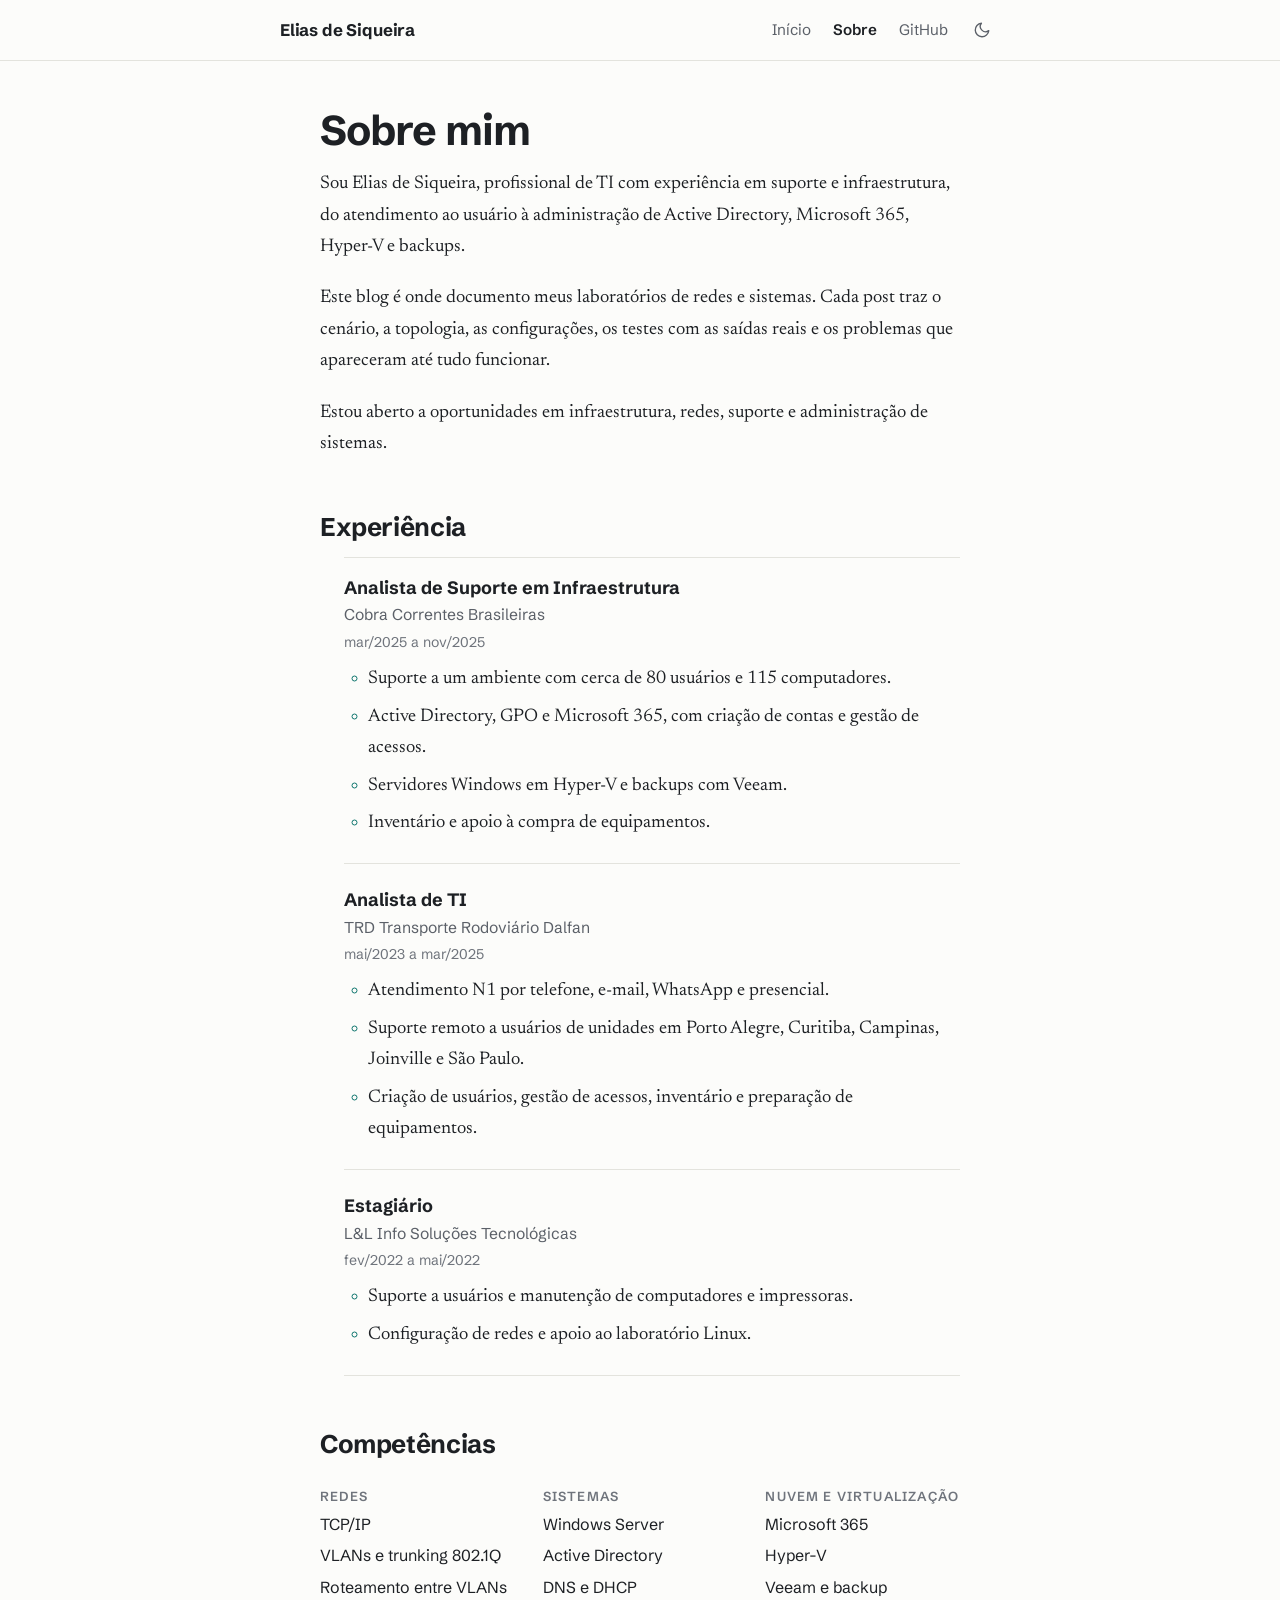
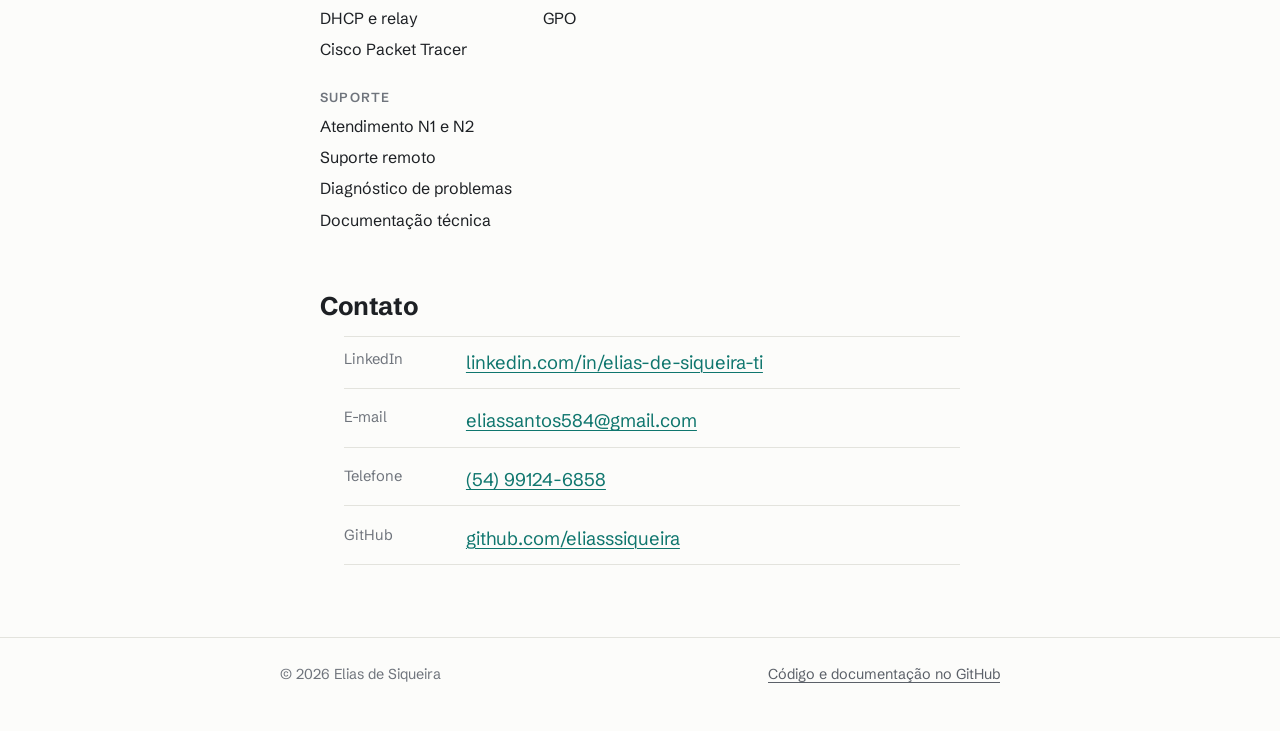
==== sobre/index.html @ c0dc5951 "Muda o site para o formato de blog pessoal Página inicial com perfil e lista de posts, nova página S" ====
<!doctype html>
<html lang="pt-BR">
<head>
  <meta charset="utf-8">
  <meta name="viewport" content="width=device-width, initial-scale=1">
  <title>Sobre · Elias de Siqueira</title>
  <meta name="description" content="Sobre Elias de Siqueira: experiência em suporte e infraestrutura de TI, competências e contato.">
  <meta name="theme-color" content="#fcfcfa" media="(prefers-color-scheme: light)">
  <meta name="theme-color" content="#141619" media="(prefers-color-scheme: dark)">
  <meta property="og:type" content="profile">
  <meta property="og:locale" content="pt_BR">
  <meta property="og:title" content="Sobre · Elias de Siqueira">
  <meta property="og:description" content="Experiência em suporte e infraestrutura de TI, competências e contato.">
  <meta property="og:url" content="https://eliasssiqueira.github.io/portfolio-infra-ti/sobre/">
  <link rel="icon" href="../assets/favicon.svg" type="image/svg+xml">
  <link rel="preload" href="../assets/fonts/newsreader-latin-opsz-normal.woff2" as="font" type="font/woff2" crossorigin>
  <link rel="stylesheet" href="../assets/css/site.css">
  <script>(function(){try{var t=localStorage.getItem('tema');if(t==='escuro'||t==='claro')document.documentElement.setAttribute('data-tema',t)}catch(e){}})();</script>
</head>
<body>
  <a class="skip" href="#conteudo">Pular para o conteúdo</a>

  <header class="site-header">
    <div class="container">
      <a class="site-title" href="../">Elias de Siqueira</a>
      <nav class="site-nav" aria-label="Principal">
        <a href="../">Início</a>
        <a href="./" aria-current="page">Sobre</a>
        <a class="hide-xs" href="https://github.com/eliasssiqueira/portfolio-infra-ti" target="_blank" rel="noopener">GitHub</a>
        <button class="theme-toggle" type="button" aria-label="Alternar tema">
          <svg class="icon-lua" viewBox="0 0 24 24" fill="none" stroke="currentColor" stroke-width="1.8" stroke-linecap="round" stroke-linejoin="round" aria-hidden="true"><path d="M21 12.8A9 9 0 1 1 11.2 3a7 7 0 0 0 9.8 9.8z"/></svg>
          <svg class="icon-sol" viewBox="0 0 24 24" fill="none" stroke="currentColor" stroke-width="1.8" stroke-linecap="round" aria-hidden="true"><circle cx="12" cy="12" r="4"/><path d="M12 2v2M12 20v2M4.9 4.9l1.4 1.4M17.7 17.7l1.4 1.4M2 12h2M20 12h2M4.9 19.1l1.4-1.4M17.7 6.3l1.4-1.4"/></svg>
        </button>
      </nav>
    </div>
  </header>

  <main id="conteudo" class="page">
    <h1>Sobre mim</h1>
    <p>Sou Elias de Siqueira, profissional de TI com experiência em suporte e infraestrutura, do atendimento ao usuário à administração de Active Directory, Microsoft 365, Hyper-V e backups.</p>
    <p>Este blog é onde documento meus laboratórios de redes e sistemas. Cada post traz o cenário, a topologia, as configurações, os testes com as saídas reais e os problemas que apareceram até tudo funcionar.</p>
    <p>Estou aberto a oportunidades em infraestrutura, redes, suporte e administração de sistemas.</p>

    <h2>Experiência</h2>
    <ul class="exp">
      <li>
        <h3>Analista de Suporte em Infraestrutura</h3>
        <p class="org">Cobra Correntes Brasileiras</p>
        <p class="when">mar/2025 a nov/2025</p>
        <ul>
          <li>Suporte a um ambiente com cerca de 80 usuários e 115 computadores.</li>
          <li>Active Directory, GPO e Microsoft 365, com criação de contas e gestão de acessos.</li>
          <li>Servidores Windows em Hyper-V e backups com Veeam.</li>
          <li>Inventário e apoio à compra de equipamentos.</li>
        </ul>
      </li>
      <li>
        <h3>Analista de TI</h3>
        <p class="org">TRD Transporte Rodoviário Dalfan</p>
        <p class="when">mai/2023 a mar/2025</p>
        <ul>
          <li>Atendimento N1 por telefone, e-mail, WhatsApp e presencial.</li>
          <li>Suporte remoto a usuários de unidades em Porto Alegre, Curitiba, Campinas, Joinville e São Paulo.</li>
          <li>Criação de usuários, gestão de acessos, inventário e preparação de equipamentos.</li>
        </ul>
      </li>
      <li>
        <h3>Estagiário</h3>
        <p class="org">L&amp;L Info Soluções Tecnológicas</p>
        <p class="when">fev/2022 a mai/2022</p>
        <ul>
          <li>Suporte a usuários e manutenção de computadores e impressoras.</li>
          <li>Configuração de redes e apoio ao laboratório Linux.</li>
        </ul>
      </li>
    </ul>

    <h2>Competências</h2>
    <div class="skill-groups">
      <div>
        <h3>Redes</h3>
        <ul><li>TCP/IP</li><li>VLANs e trunking 802.1Q</li><li>Roteamento entre VLANs</li><li>DHCP e relay</li><li>Cisco Packet Tracer</li></ul>
      </div>
      <div>
        <h3>Sistemas</h3>
        <ul><li>Windows Server</li><li>Active Directory</li><li>DNS e DHCP</li><li>GPO</li></ul>
      </div>
      <div>
        <h3>Nuvem e virtualização</h3>
        <ul><li>Microsoft 365</li><li>Hyper-V</li><li>Veeam e backup</li></ul>
      </div>
      <div>
        <h3>Suporte</h3>
        <ul><li>Atendimento N1 e N2</li><li>Suporte remoto</li><li>Diagnóstico de problemas</li><li>Documentação técnica</li></ul>
      </div>
    </div>

    <h2>Contato</h2>
    <ul class="contact">
      <li><span>LinkedIn</span><a href="https://www.linkedin.com/in/elias-de-siqueira-ti" target="_blank" rel="noopener">linkedin.com/in/elias-de-siqueira-ti</a></li>
      <li><span>E-mail</span><a href="mailto:eliassantos584@gmail.com">eliassantos584@gmail.com</a></li>
      <li><span>Telefone</span><a href="tel:+5554991246858">(54) 99124-6858</a></li>
      <li><span>GitHub</span><a href="https://github.com/eliasssiqueira" target="_blank" rel="noopener">github.com/eliasssiqueira</a></li>
    </ul>
  </main>

  <footer class="site-footer">
    <div class="container">
      <p>© 2026 Elias de Siqueira</p>
      <p><a href="https://github.com/eliasssiqueira/portfolio-infra-ti" target="_blank" rel="noopener">Código e documentação no GitHub</a></p>
    </div>
  </footer>

  <script src="../assets/js/site.js" defer></script>
</body>
</html>
---- assets/css/site.css ----
/* Blog de Elias de Siqueira: estilos compartilhados */

@font-face {
  font-family: "Newsreader";
  font-style: normal;
  font-display: swap;
  font-weight: 200 800;
  src: url(../fonts/newsreader-latin-opsz-normal.woff2) format("woff2-variations");
  unicode-range: U+0000-00FF, U+0131, U+0152-0153, U+02BB-02BC, U+02C6, U+02DA, U+02DC, U+0304, U+0308, U+0329, U+2000-206F, U+20AC, U+2122, U+2191, U+2193, U+2212, U+2215, U+FEFF, U+FFFD;
}
@font-face {
  font-family: "Newsreader";
  font-style: italic;
  font-display: swap;
  font-weight: 200 800;
  src: url(../fonts/newsreader-latin-wght-italic.woff2) format("woff2-variations");
  unicode-range: U+0000-00FF, U+0131, U+0152-0153, U+02BB-02BC, U+02C6, U+02DA, U+02DC, U+0304, U+0308, U+0329, U+2000-206F, U+20AC, U+2122, U+2191, U+2193, U+2212, U+2215, U+FEFF, U+FFFD;
}
@font-face {
  font-family: "Schibsted Grotesk";
  font-style: normal;
  font-display: swap;
  font-weight: 400 900;
  src: url(../fonts/schibsted-grotesk-latin-wght-normal.woff2) format("woff2-variations");
  unicode-range: U+0000-00FF, U+0131, U+0152-0153, U+02BB-02BC, U+02C6, U+02DA, U+02DC, U+0304, U+0308, U+0329, U+2000-206F, U+20AC, U+2122, U+2191, U+2193, U+2212, U+2215, U+FEFF, U+FFFD;
}
@font-face {
  font-family: "Fragment Mono";
  font-style: normal;
  font-display: swap;
  font-weight: 400;
  src: url(../fonts/fragment-mono-latin-400-normal.woff2) format("woff2");
  unicode-range: U+0000-00FF, U+0131, U+0152-0153, U+02BB-02BC, U+02C6, U+02DA, U+02DC, U+0304, U+0308, U+0329, U+2000-206F, U+20AC, U+2122, U+2191, U+2193, U+2212, U+2215, U+FEFF, U+FFFD;
}

/* ---------- cores e tipografia ---------- */
:root {
  --bg: #fcfcfa;
  --surface: #f3f3ef;
  --text: #1d2024;
  --muted: #5b6068;
  --faint: #6f747c;
  --border: #e3e3dd;
  --accent: #0f766e;
  --accent-soft: rgba(15, 118, 110, .09);
  --code-bg: #f4f4f0;
  --led: #16a34a;
  --shadow: rgba(20, 24, 28, .18);
  --serif: "Newsreader", Georgia, "Times New Roman", serif;
  --sans: "Schibsted Grotesk", "Helvetica Neue", Arial, sans-serif;
  --mono: "Fragment Mono", ui-monospace, "SFMono-Regular", Menlo, Consolas, monospace;
  --col: 680px;
  --wide: 760px;
  color-scheme: light;
}
:root[data-tema="escuro"] {
  --bg: #141619;
  --surface: #1c1f23;
  --text: #e7e6e2;
  --muted: #a6aab1;
  --faint: #8d9299;
  --border: #2b2f35;
  --accent: #5eead4;
  --accent-soft: rgba(94, 234, 212, .1);
  --code-bg: #1b1e22;
  --led: #4ade80;
  --shadow: rgba(0, 0, 0, .5);
  color-scheme: dark;
}
@media (prefers-color-scheme: dark) {
  :root:not([data-tema="claro"]) {
    --bg: #141619;
    --surface: #1c1f23;
    --text: #e7e6e2;
    --muted: #a6aab1;
    --faint: #8d9299;
    --border: #2b2f35;
    --accent: #5eead4;
    --accent-soft: rgba(94, 234, 212, .1);
    --code-bg: #1b1e22;
    --led: #4ade80;
    --shadow: rgba(0, 0, 0, .5);
    color-scheme: dark;
  }
}

*, *::before, *::after { box-sizing: border-box; }
html { -webkit-text-size-adjust: 100%; scroll-behavior: smooth; scroll-padding-top: 80px; }
body {
  margin: 0;
  background: var(--bg);
  color: var(--text);
  font-family: var(--serif);
  font-size: 1.15rem;
  line-height: 1.7;
  -webkit-font-smoothing: antialiased;
  text-rendering: optimizeLegibility;
}
img { max-width: 100%; height: auto; display: block; }
a { color: var(--accent); text-decoration: underline; text-decoration-thickness: 1px; text-underline-offset: .18em; }
a:hover { text-decoration-thickness: 2px; }
:focus-visible { outline: 2px solid var(--accent); outline-offset: 3px; border-radius: 4px; }
::selection { background: var(--accent-soft); }

.container { max-width: var(--wide); margin: 0 auto; padding: 0 20px; }
.skip { position: absolute; left: 12px; top: -60px; z-index: 50; background: var(--text); color: var(--bg); padding: 8px 14px; border-radius: 8px; font-family: var(--sans); text-decoration: none; }
.skip:focus { top: 12px; }

/* ---------- topo ---------- */
.site-header {
  position: sticky; top: 0; z-index: 30;
  background: color-mix(in srgb, var(--bg) 90%, transparent);
  -webkit-backdrop-filter: blur(8px); backdrop-filter: blur(8px);
  border-bottom: 1px solid var(--border);
}
.site-header .container { display: flex; align-items: center; justify-content: space-between; gap: 12px; height: 60px; }
.site-title { font-family: var(--sans); font-weight: 700; font-size: 1.05rem; letter-spacing: -.01em; color: var(--text); text-decoration: none; white-space: nowrap; }
.site-title:hover { text-decoration: none; color: var(--accent); }
.site-nav { display: flex; align-items: center; gap: 2px; font-family: var(--sans); font-size: .95rem; }
.site-nav a { color: var(--muted); text-decoration: none; padding: 6px 10px; border-radius: 8px; }
.site-nav a:hover { color: var(--text); background: var(--surface); }
.site-nav a[aria-current="page"] { color: var(--text); font-weight: 600; }
.theme-toggle { border: 0; background: transparent; color: var(--muted); width: 36px; height: 36px; border-radius: 8px; display: inline-grid; place-items: center; cursor: pointer; margin-left: 4px; }
.theme-toggle:hover { background: var(--surface); color: var(--text); }
.theme-toggle svg { width: 18px; height: 18px; }
.theme-toggle .icon-sol { display: none; }
:root[data-tema="escuro"] .theme-toggle .icon-sol { display: block; }
:root[data-tema="escuro"] .theme-toggle .icon-lua { display: none; }
@media (prefers-color-scheme: dark) {
  :root:not([data-tema="claro"]) .theme-toggle .icon-sol { display: block; }
  :root:not([data-tema="claro"]) .theme-toggle .icon-lua { display: none; }
}
@media (max-width: 420px) { .site-nav .hide-xs { display: none; } }

/* ---------- perfil (página inicial) ---------- */
.profile { display: grid; grid-template-columns: auto minmax(0, 1fr); gap: 20px; align-items: center; padding-top: 56px; }
.avatar {
  width: 88px; height: 88px; border-radius: 50%;
  display: grid; place-items: center;
  background: var(--accent-soft); color: var(--accent);
  border: 1px solid var(--border);
  font-family: var(--sans); font-weight: 700; font-size: 1.65rem; letter-spacing: .02em;
}
.profile h1 { font-family: var(--sans); font-size: clamp(1.7rem, 4.6vw, 2.25rem); line-height: 1.12; letter-spacing: -.02em; margin: 0; }
.role { font-family: var(--sans); font-size: 1.02rem; color: var(--muted); margin: 4px 0 0; }
@media (max-width: 520px) { .avatar { width: 68px; height: 68px; font-size: 1.3rem; } .profile { gap: 16px; padding-top: 40px; } }
.bio { margin: 24px 0 0; }
.bio p { margin: 0 0 .8em; }
.links { display: flex; flex-wrap: wrap; gap: 8px 20px; margin: 6px 0 0; padding: 0; list-style: none; font-family: var(--sans); font-size: 1rem; }
.badge {
  display: inline-flex; align-items: center; gap: 9px; margin-top: 22px;
  font-family: var(--sans); font-size: .9rem; line-height: 1.4; color: var(--muted);
  background: var(--surface); border: 1px solid var(--border); border-radius: 999px; padding: 7px 14px;
}
.bio .badge { margin: 18px 0 0; }
.dot { width: 8px; height: 8px; border-radius: 50%; background: var(--led); flex: none; }

/* ---------- listas de posts ---------- */
.section-title { font-family: var(--sans); font-size: .82rem; font-weight: 600; text-transform: uppercase; letter-spacing: .09em; color: var(--faint); margin: 60px 0 16px; }
.post-list { list-style: none; margin: 0; padding: 0; display: grid; gap: 16px; }
.post-card {
  position: relative; display: grid; grid-template-columns: minmax(0, 1fr); gap: 18px;
  padding: 22px; border: 1px solid var(--border); border-radius: 14px; background: var(--bg);
  transition: border-color .2s ease, transform .2s ease, box-shadow .2s ease;
}
@media (min-width: 720px) { .post-card { grid-template-columns: minmax(0, 1fr) 230px; align-items: center; } }
.post-card:hover { border-color: color-mix(in srgb, var(--accent) 45%, var(--border)); transform: translateY(-2px); box-shadow: 0 14px 32px -22px var(--shadow); }
.post-meta { font-family: var(--sans); font-size: .9rem; color: var(--faint); margin: 0 0 6px; }
.post-card h3 { font-family: var(--sans); font-size: 1.35rem; line-height: 1.3; letter-spacing: -.012em; margin: 0 0 8px; }
.post-card h3 a { color: var(--text); text-decoration: none; }
.post-card h3 a::after { content: ""; position: absolute; inset: 0; border-radius: 14px; }
.post-card:hover h3 a { color: var(--accent); }
.post-card p { margin: 0; color: var(--muted); font-size: 1.06rem; line-height: 1.6; }
.post-cover { margin: 0; border-radius: 10px; overflow: hidden; border: 1px solid var(--border); background: #fff; }
.tags { display: flex; flex-wrap: wrap; gap: 6px; list-style: none; margin: 14px 0 0; padding: 0; }
.tags li { font-family: var(--sans); font-size: .8rem; line-height: 1.5; color: var(--accent); background: var(--accent-soft); padding: 2px 9px; border-radius: 999px; }
.tags li::before { content: "#"; opacity: .7; }

.soon { list-style: none; margin: 0; padding: 0; border-top: 1px solid var(--border); font-family: var(--sans); }
.soon li { display: flex; flex-wrap: wrap; justify-content: space-between; gap: 4px 16px; padding: 14px 0; border-bottom: 1px solid var(--border); font-size: 1.02rem; }
.soon .when { color: var(--faint); font-size: .88rem; }

/* ---------- post e página ---------- */
.progress { position: fixed; top: 0; left: 0; z-index: 40; height: 3px; width: 0; background: var(--accent); }
.post, .page { max-width: var(--col); margin: 0 auto; padding: 36px 20px 0; }
.back { font-family: var(--sans); font-size: .95rem; color: var(--muted); text-decoration: none; }
.back:hover { color: var(--accent); }
.kicker { font-family: var(--sans); font-size: .82rem; font-weight: 600; text-transform: uppercase; letter-spacing: .09em; color: var(--accent); margin: 28px 0 0; }
.post-header h1, .page h1 { font-family: var(--sans); font-size: clamp(1.9rem, 5.4vw, 2.6rem); line-height: 1.14; letter-spacing: -.022em; margin: 10px 0 14px; }
.post-header .tags { margin-top: 10px; }
.lede { font-size: 1.27rem; line-height: 1.6; color: var(--muted); margin: 28px 0 0; }
.post figure, .page figure { margin: 30px 0; }
.post figure img { border-radius: 10px; border: 1px solid var(--border); background: #fff; }
.post figure a { display: block; cursor: zoom-in; }
figcaption { font-family: var(--sans); font-size: .88rem; line-height: 1.5; color: var(--faint); text-align: center; margin-top: 10px; }
.wide-figure { margin-left: auto; margin-right: auto; }
@media (min-width: 900px) { .post .wide-figure { margin-left: -60px; margin-right: -60px; } }

.toc { font-family: var(--sans); font-size: .96rem; background: var(--surface); border: 1px solid var(--border); border-radius: 12px; padding: 16px 20px; margin: 30px 0; }
.toc p { margin: 0 0 6px; font-weight: 600; }
.toc ol { margin: 0; padding-left: 1.25em; }
.toc li { margin: .2em 0; }
.toc a { color: var(--text); text-decoration: none; }
.toc li::marker { color: var(--faint); }
.toc a:hover { color: var(--accent); }

.post h2, .page h2 { font-family: var(--sans); font-size: 1.6rem; line-height: 1.25; letter-spacing: -.015em; margin: 52px 0 14px; }
.post h3, .page h3 { font-family: var(--sans); font-size: 1.18rem; line-height: 1.35; margin: 34px 0 8px; }
.post p, .page p { margin: 0 0 1.1em; }
.post ul, .post ol, .page ul { margin: 0 0 1.2em; padding-left: 1.3em; }
.post li, .page li { margin: .35em 0; }
.post li::marker, .page li::marker { color: var(--accent); }

.post .tags, .page .tags { padding-left: 0; }
.post .tags li, .page .tags li { margin: 0; }

code { font-family: var(--mono); font-size: .8em; background: var(--code-bg); border: 1px solid var(--border); border-radius: 5px; padding: .06em .34em; }
pre { font-family: var(--mono); font-size: .84rem; line-height: 1.6; background: var(--code-bg); border: 1px solid var(--border); border-radius: 10px; padding: 16px 18px; margin: 14px 0 24px; overflow-x: auto; }
pre code { background: none; border: 0; padding: 0; font-size: inherit; border-radius: 0; }
pre .c { color: var(--faint); }
pre .p { color: var(--accent); }
.code-label { display: block; font-family: var(--sans); font-size: .82rem; color: var(--faint); margin: 18px 0 -8px; }

.table-wrap { overflow-x: auto; margin: 14px 0 24px; }
.table-wrap table { min-width: 560px; }
table { width: 100%; border-collapse: collapse; font-family: var(--sans); font-size: .94rem; line-height: 1.45; }
th { text-align: left; font-weight: 600; padding: 10px 14px 10px 0; border-bottom: 2px solid var(--border); white-space: nowrap; }
td { padding: 10px 14px 10px 0; border-bottom: 1px solid var(--border); vertical-align: top; }
td.m { font-family: var(--mono); font-size: .84rem; white-space: nowrap; }

.note { background: var(--accent-soft); border-left: 3px solid var(--accent); border-radius: 0 10px 10px 0; padding: 14px 18px; margin: 22px 0; }
.note p:last-child { margin-bottom: 0; }

.box { font-family: var(--sans); font-size: 1rem; border: 1px solid var(--border); border-radius: 12px; padding: 18px 22px; margin: 44px 0 0; background: var(--surface); }
.box h2 { font-size: 1.1rem; margin: 0 0 8px; }
.box ul { list-style: none; margin: 0; padding: 0; }
.box li { margin: .35em 0; }

.author { display: flex; gap: 16px; align-items: center; border-top: 1px solid var(--border); margin-top: 44px; padding-top: 26px; font-family: var(--sans); }
.author .avatar { width: 56px; height: 56px; font-size: 1.05rem; flex: none; }
.author p { margin: 0; font-size: .96rem; line-height: 1.5; color: var(--muted); }
.author strong { color: var(--text); }

/* página Sobre */
.exp { list-style: none; margin: 0; padding: 0; }
.exp > li { padding: 18px 0; border-bottom: 1px solid var(--border); }
.exp > li:first-child { border-top: 1px solid var(--border); }
.exp h3 { margin: 0; font-size: 1.12rem; }
.exp .org { font-family: var(--sans); margin: 2px 0 0; color: var(--muted); font-size: .98rem; }
.exp .when { font-family: var(--sans); color: var(--faint); font-size: .88rem; margin: 2px 0 8px; }
.exp ul { margin: 0; }
.skill-groups { display: grid; grid-template-columns: repeat(auto-fit, minmax(190px, 1fr)); gap: 8px 28px; font-family: var(--sans); font-size: 1rem; }
.skill-groups h3 { font-size: .82rem; font-weight: 600; text-transform: uppercase; letter-spacing: .09em; color: var(--faint); margin: 14px 0 6px; }
.skill-groups ul { list-style: none; padding: 0; margin: 0; }
.skill-groups li { margin: .25em 0; }
.contact { list-style: none; margin: 0; padding: 0; font-family: var(--sans); }
.contact li { display: grid; grid-template-columns: 110px minmax(0, 1fr); gap: 12px; padding: 10px 0; border-bottom: 1px solid var(--border); }
.contact li:first-child { border-top: 1px solid var(--border); }
.contact span { color: var(--faint); font-size: .92rem; }
.contact a { overflow-wrap: anywhere; }

/* ---------- rodapé ---------- */
.site-footer { margin-top: 72px; border-top: 1px solid var(--border); padding: 24px 0 44px; font-family: var(--sans); font-size: .9rem; color: var(--faint); }
.site-footer .container { display: flex; flex-wrap: wrap; justify-content: space-between; gap: 8px 20px; }
.site-footer p { margin: 0; }
.site-footer a { color: var(--muted); }

@media print {
  .site-header, .progress, .skip, .theme-toggle { display: none; }
  body { background: #fff; color: #000; }
}
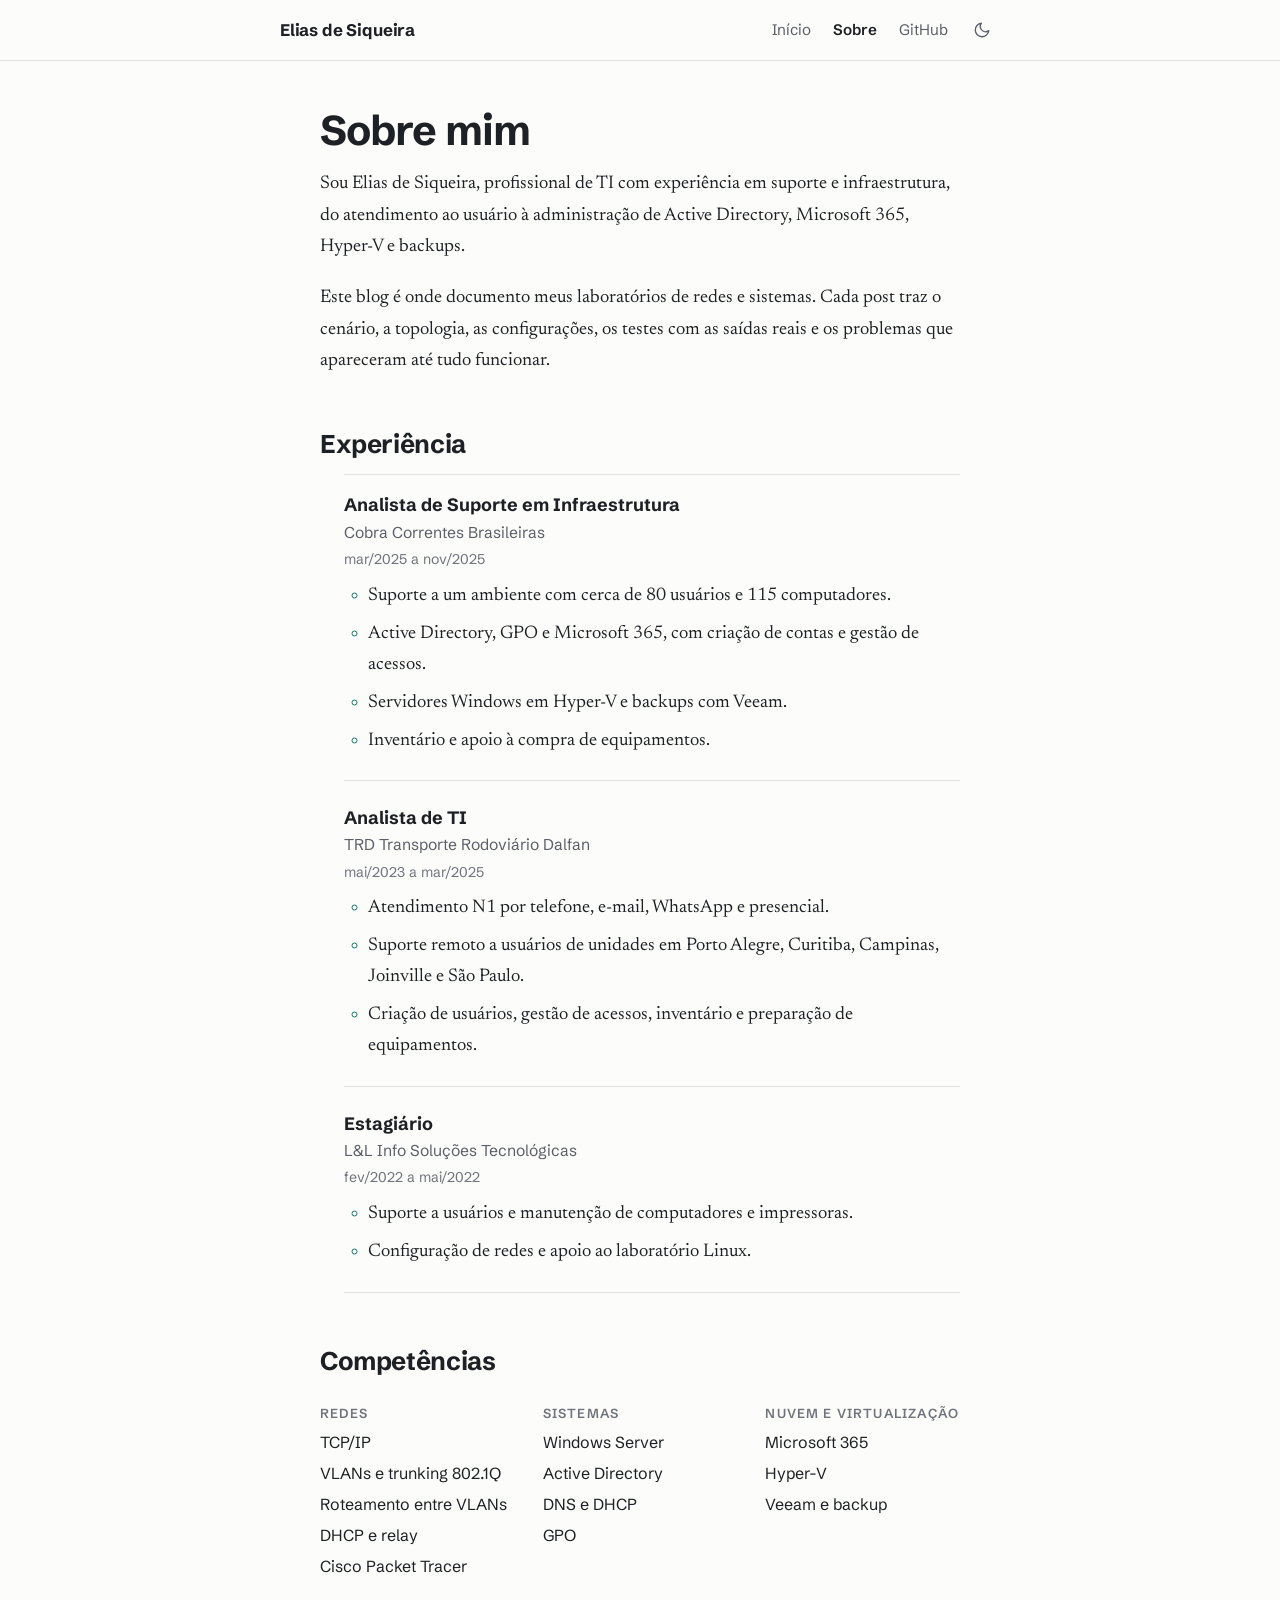
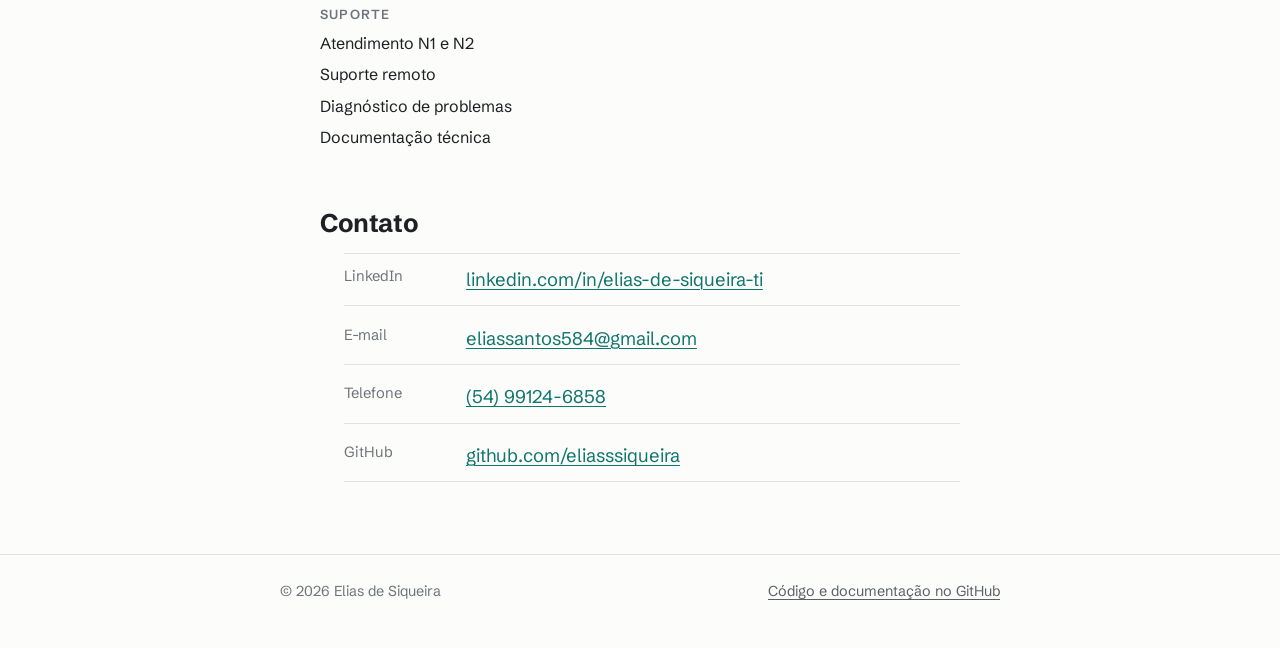
==== commit 489a5dbb: "Remove texto "aberto a oportunidades" do site e do README O site e um blog pessoal, nao tem esse obj" ====
--- a/sobre/index.html
+++ b/sobre/index.html
@@ -39,7 +39,6 @@
     <h1>Sobre mim</h1>
     <p>Sou Elias de Siqueira, profissional de TI com experiência em suporte e infraestrutura, do atendimento ao usuário à administração de Active Directory, Microsoft 365, Hyper-V e backups.</p>
     <p>Este blog é onde documento meus laboratórios de redes e sistemas. Cada post traz o cenário, a topologia, as configurações, os testes com as saídas reais e os problemas que apareceram até tudo funcionar.</p>
-    <p>Estou aberto a oportunidades em infraestrutura, redes, suporte e administração de sistemas.</p>
 
     <h2>Experiência</h2>
     <ul class="exp">
--- a/assets/css/site.css
+++ b/assets/css/site.css
@@ -147,13 +147,6 @@
 .bio { margin: 24px 0 0; }
 .bio p { margin: 0 0 .8em; }
 .links { display: flex; flex-wrap: wrap; gap: 8px 20px; margin: 6px 0 0; padding: 0; list-style: none; font-family: var(--sans); font-size: 1rem; }
-.badge {
-  display: inline-flex; align-items: center; gap: 9px; margin-top: 22px;
-  font-family: var(--sans); font-size: .9rem; line-height: 1.4; color: var(--muted);
-  background: var(--surface); border: 1px solid var(--border); border-radius: 999px; padding: 7px 14px;
-}
-.bio .badge { margin: 18px 0 0; }
-.dot { width: 8px; height: 8px; border-radius: 50%; background: var(--led); flex: none; }
 
 /* ---------- listas de posts ---------- */
 .section-title { font-family: var(--sans); font-size: .82rem; font-weight: 600; text-transform: uppercase; letter-spacing: .09em; color: var(--faint); margin: 60px 0 16px; }
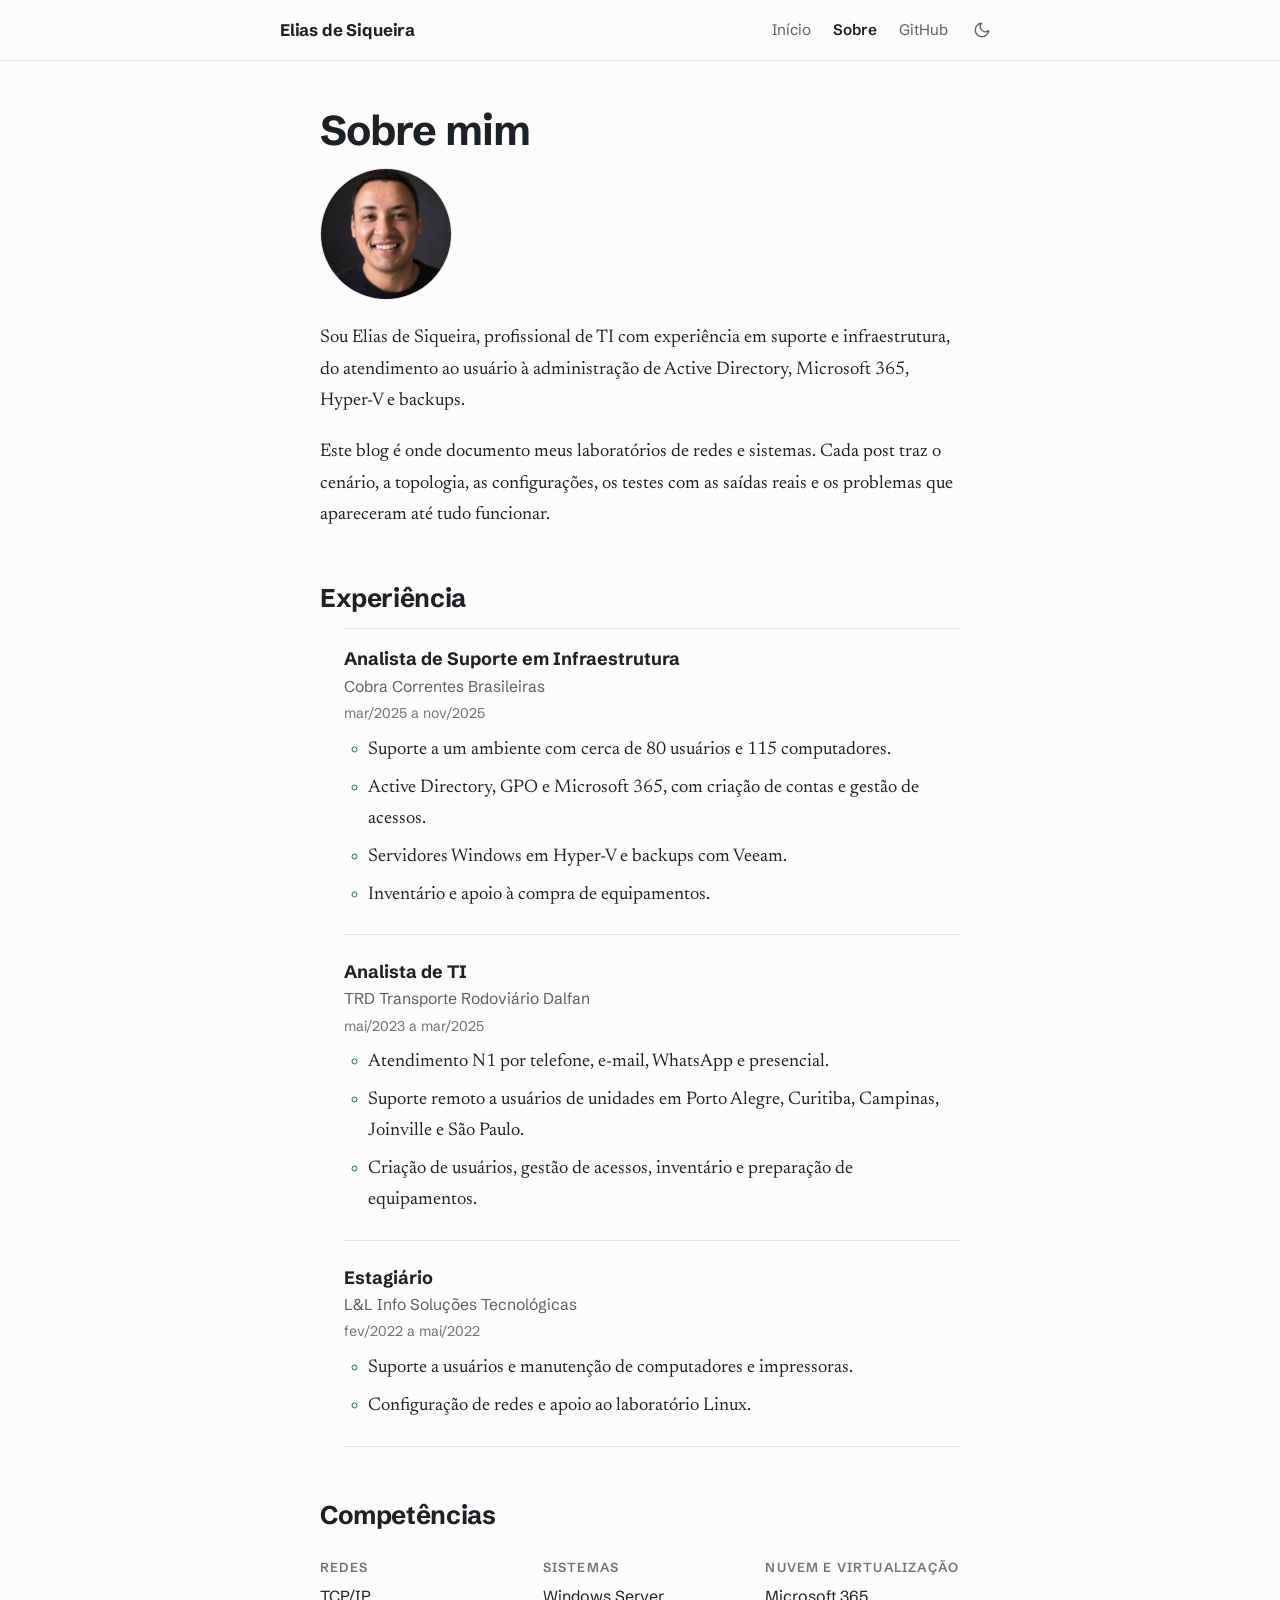
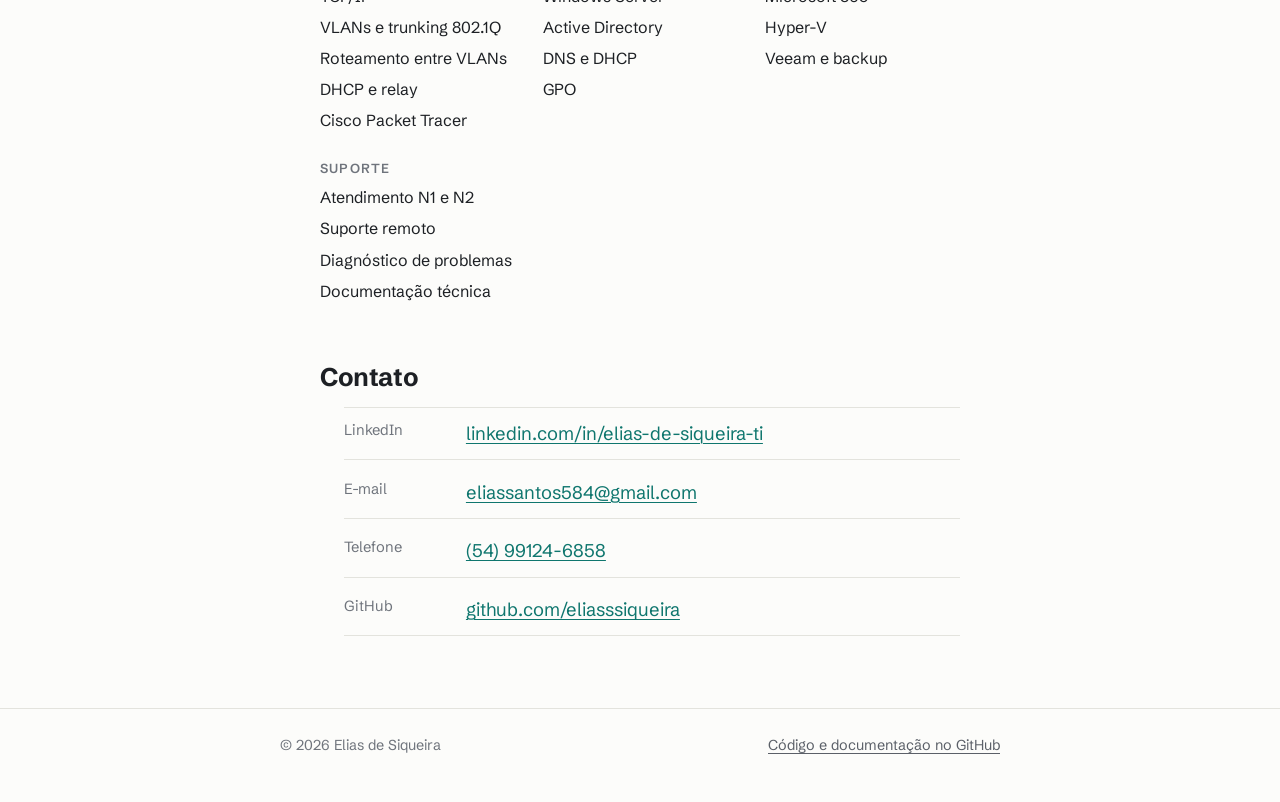
==== commit 0062a736: "Adiciona foto na pagina Sobre Co-Authored-By: Claude Sonnet 5.5 <noreply@anthropic.com> Claude-Sessi" ====
--- a/sobre/index.html
+++ b/sobre/index.html
@@ -37,6 +37,7 @@
 
   <main id="conteudo" class="page">
     <h1>Sobre mim</h1>
+    <img class="foto-sobre" src="../assets/img/elias.jpg" width="270" height="270" alt="Foto de Elias de Siqueira">
     <p>Sou Elias de Siqueira, profissional de TI com experiência em suporte e infraestrutura, do atendimento ao usuário à administração de Active Directory, Microsoft 365, Hyper-V e backups.</p>
     <p>Este blog é onde documento meus laboratórios de redes e sistemas. Cada post traz o cenário, a topologia, as configurações, os testes com as saídas reais e os problemas que apareceram até tudo funcionar.</p>
 
--- a/assets/css/site.css
+++ b/assets/css/site.css
@@ -262,3 +262,6 @@
   .site-header, .progress, .skip, .theme-toggle { display: none; }
   body { background: #fff; color: #000; }
 }
+
+.foto-sobre { display: block; width: 132px; height: 132px; border-radius: 50%; object-fit: cover; border: 1px solid var(--border); margin: 6px 0 22px; }
+@media (max-width: 520px) { .foto-sobre { width: 112px; height: 112px; } }
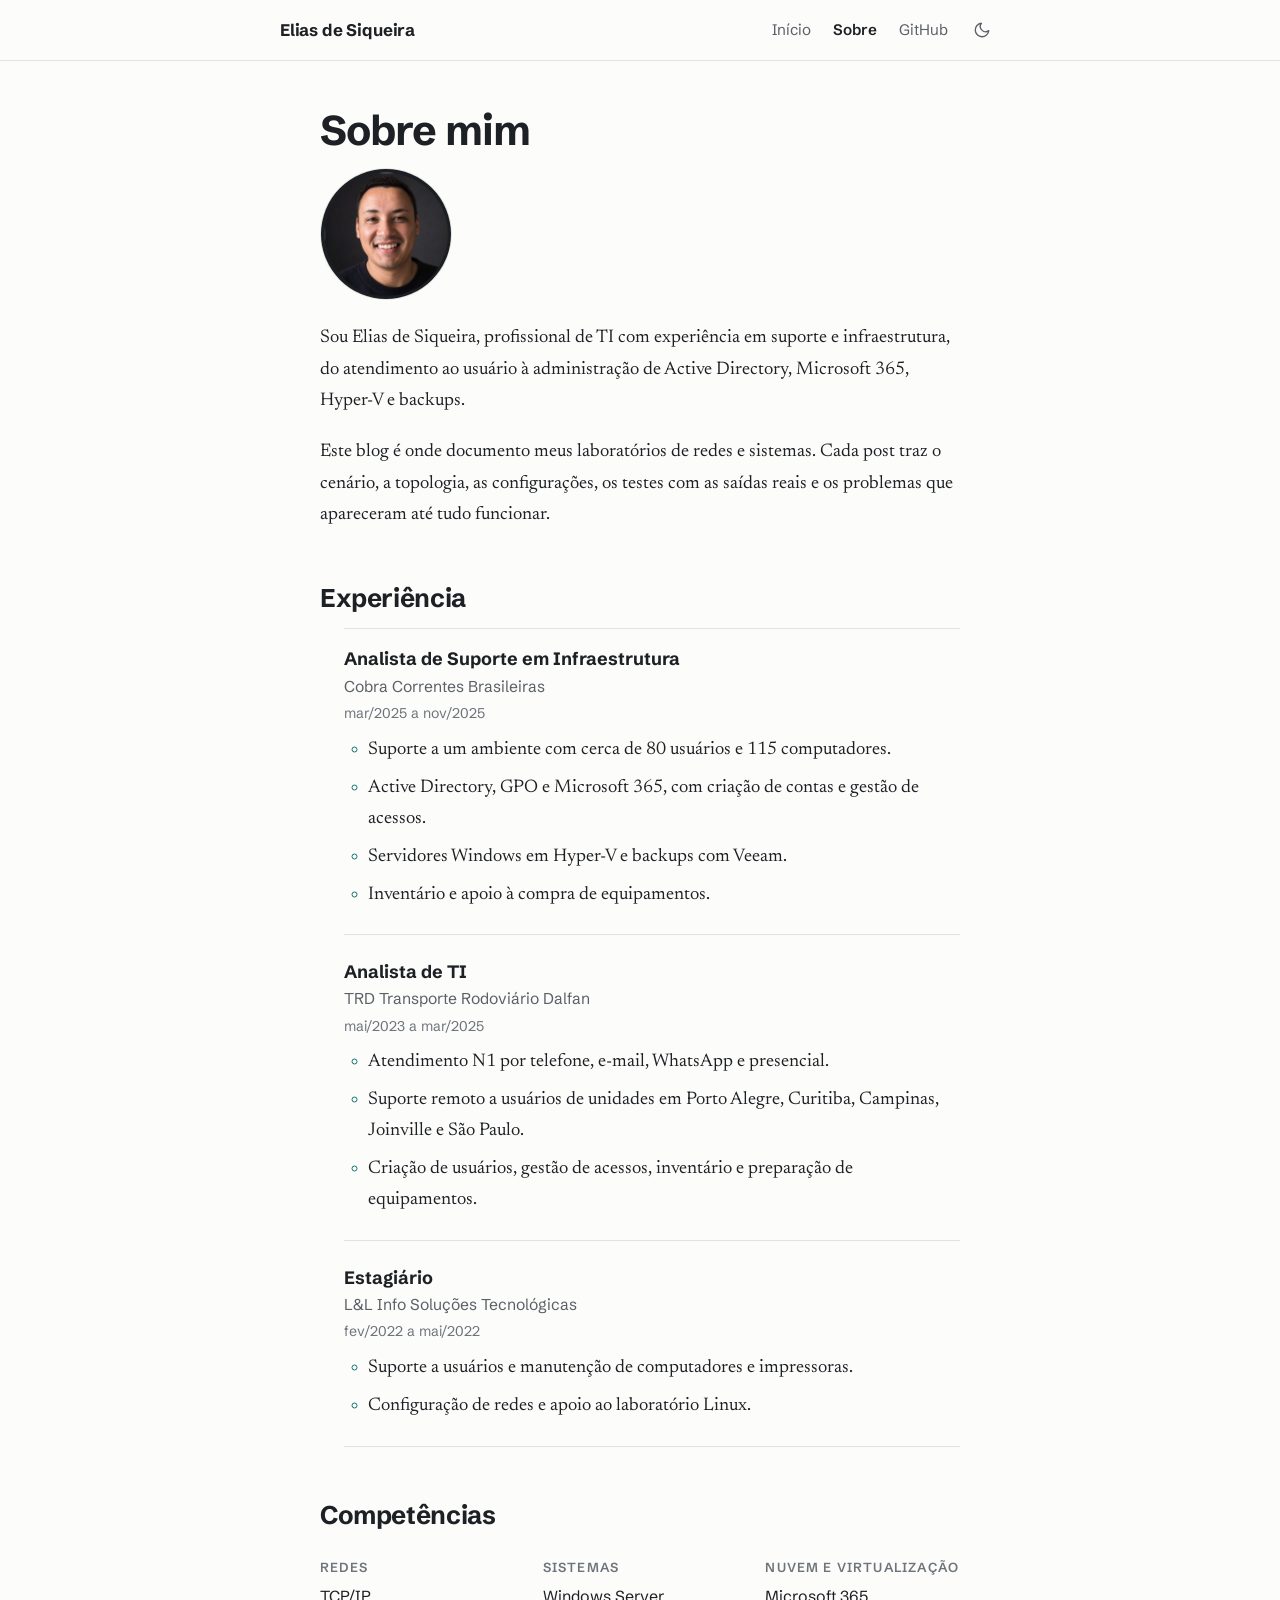
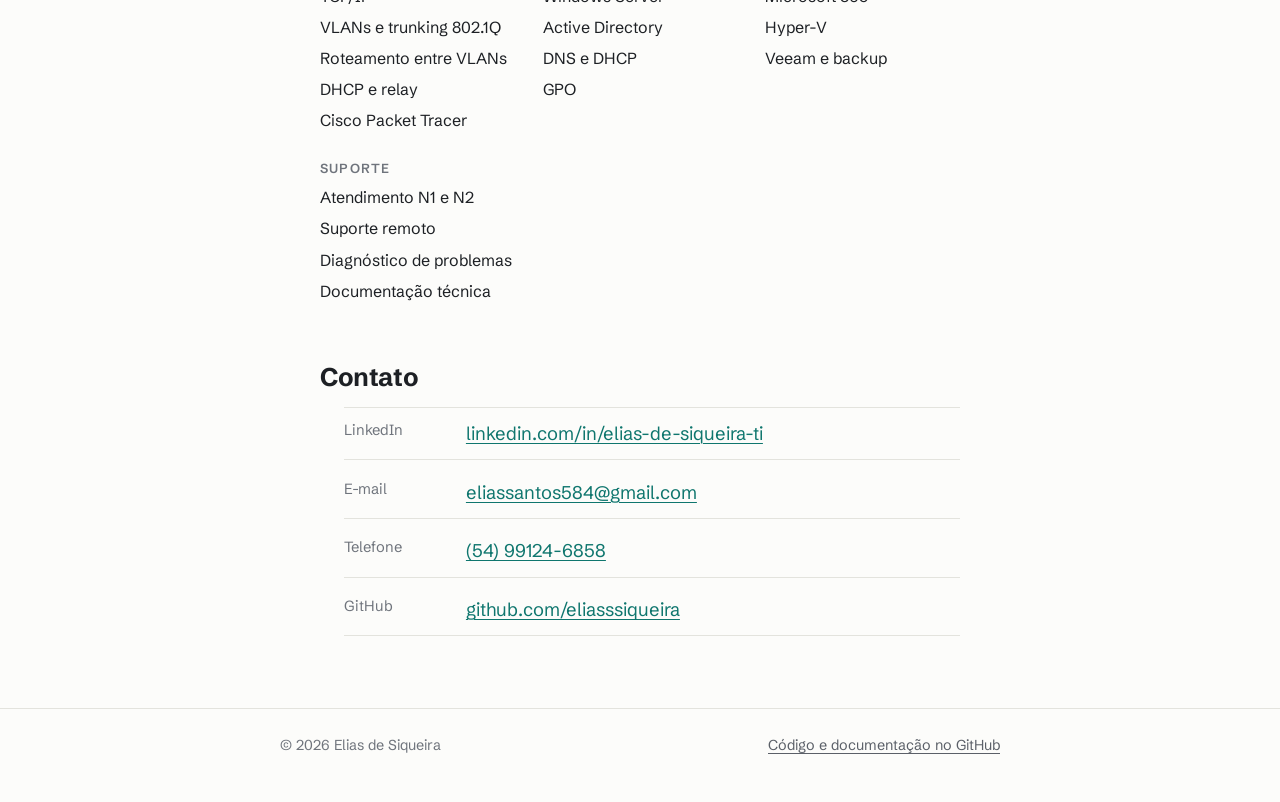
==== commit 15d6aea0: "Ajusta o recorte da foto na pagina Sobre Co-Authored-By: Claude Sonnet 5.5 <noreply@anthropic.com> C" ====
--- a/sobre/index.html
+++ b/sobre/index.html
@@ -37,7 +37,7 @@
 
   <main id="conteudo" class="page">
     <h1>Sobre mim</h1>
-    <img class="foto-sobre" src="../assets/img/elias.jpg" width="270" height="270" alt="Foto de Elias de Siqueira">
+    <img class="foto-sobre" src="../assets/img/elias.jpg" width="300" height="300" alt="Foto de Elias de Siqueira">
     <p>Sou Elias de Siqueira, profissional de TI com experiência em suporte e infraestrutura, do atendimento ao usuário à administração de Active Directory, Microsoft 365, Hyper-V e backups.</p>
     <p>Este blog é onde documento meus laboratórios de redes e sistemas. Cada post traz o cenário, a topologia, as configurações, os testes com as saídas reais e os problemas que apareceram até tudo funcionar.</p>
 
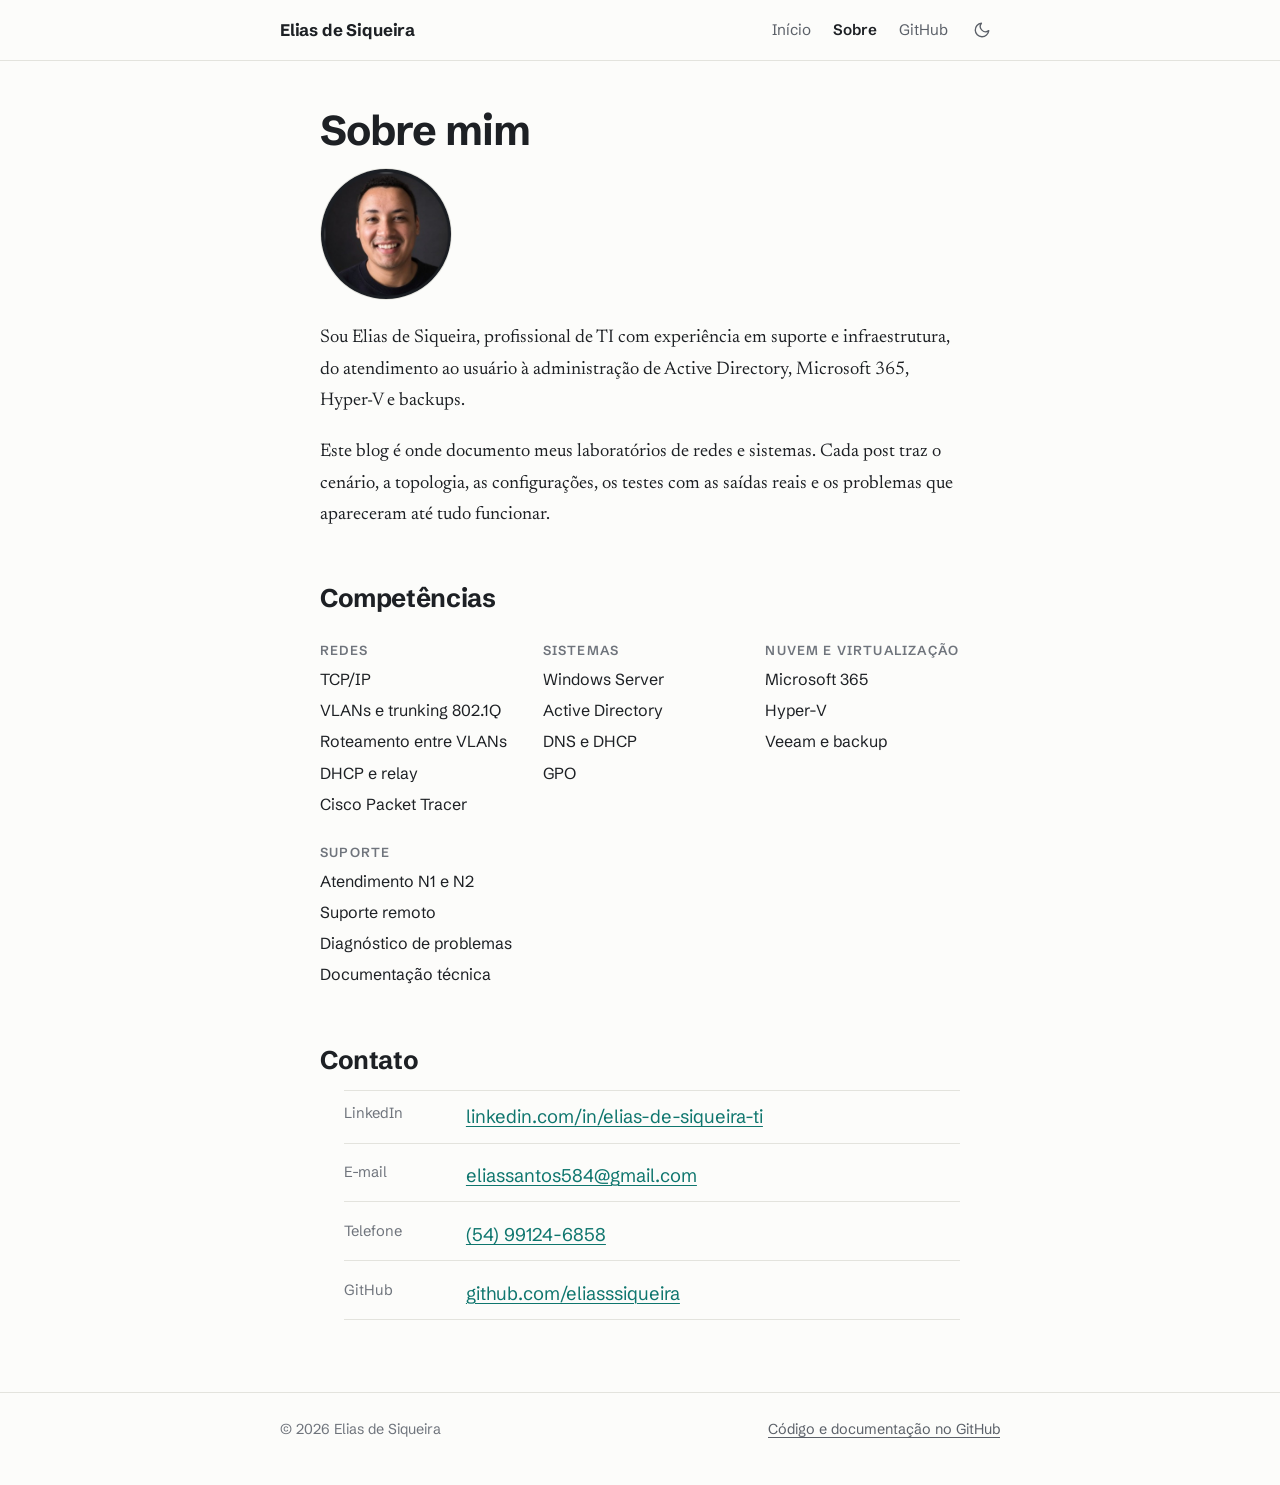
==== commit bcfa8707: "Remove empresas anteriores da pagina Sobre e do README, mantendo as competencias Co-Authored-By: Cla" ====
--- a/sobre/index.html
+++ b/sobre/index.html
@@ -41,40 +41,6 @@
     <p>Sou Elias de Siqueira, profissional de TI com experiência em suporte e infraestrutura, do atendimento ao usuário à administração de Active Directory, Microsoft 365, Hyper-V e backups.</p>
     <p>Este blog é onde documento meus laboratórios de redes e sistemas. Cada post traz o cenário, a topologia, as configurações, os testes com as saídas reais e os problemas que apareceram até tudo funcionar.</p>
 
-    <h2>Experiência</h2>
-    <ul class="exp">
-      <li>
-        <h3>Analista de Suporte em Infraestrutura</h3>
-        <p class="org">Cobra Correntes Brasileiras</p>
-        <p class="when">mar/2025 a nov/2025</p>
-        <ul>
-          <li>Suporte a um ambiente com cerca de 80 usuários e 115 computadores.</li>
-          <li>Active Directory, GPO e Microsoft 365, com criação de contas e gestão de acessos.</li>
-          <li>Servidores Windows em Hyper-V e backups com Veeam.</li>
-          <li>Inventário e apoio à compra de equipamentos.</li>
-        </ul>
-      </li>
-      <li>
-        <h3>Analista de TI</h3>
-        <p class="org">TRD Transporte Rodoviário Dalfan</p>
-        <p class="when">mai/2023 a mar/2025</p>
-        <ul>
-          <li>Atendimento N1 por telefone, e-mail, WhatsApp e presencial.</li>
-          <li>Suporte remoto a usuários de unidades em Porto Alegre, Curitiba, Campinas, Joinville e São Paulo.</li>
-          <li>Criação de usuários, gestão de acessos, inventário e preparação de equipamentos.</li>
-        </ul>
-      </li>
-      <li>
-        <h3>Estagiário</h3>
-        <p class="org">L&amp;L Info Soluções Tecnológicas</p>
-        <p class="when">fev/2022 a mai/2022</p>
-        <ul>
-          <li>Suporte a usuários e manutenção de computadores e impressoras.</li>
-          <li>Configuração de redes e apoio ao laboratório Linux.</li>
-        </ul>
-      </li>
-    </ul>
-
     <h2>Competências</h2>
     <div class="skill-groups">
       <div>
--- a/assets/css/site.css
+++ b/assets/css/site.css
@@ -235,13 +235,6 @@
 .author strong { color: var(--text); }
 
 /* página Sobre */
-.exp { list-style: none; margin: 0; padding: 0; }
-.exp > li { padding: 18px 0; border-bottom: 1px solid var(--border); }
-.exp > li:first-child { border-top: 1px solid var(--border); }
-.exp h3 { margin: 0; font-size: 1.12rem; }
-.exp .org { font-family: var(--sans); margin: 2px 0 0; color: var(--muted); font-size: .98rem; }
-.exp .when { font-family: var(--sans); color: var(--faint); font-size: .88rem; margin: 2px 0 8px; }
-.exp ul { margin: 0; }
 .skill-groups { display: grid; grid-template-columns: repeat(auto-fit, minmax(190px, 1fr)); gap: 8px 28px; font-family: var(--sans); font-size: 1rem; }
 .skill-groups h3 { font-size: .82rem; font-weight: 600; text-transform: uppercase; letter-spacing: .09em; color: var(--faint); margin: 14px 0 6px; }
 .skill-groups ul { list-style: none; padding: 0; margin: 0; }
